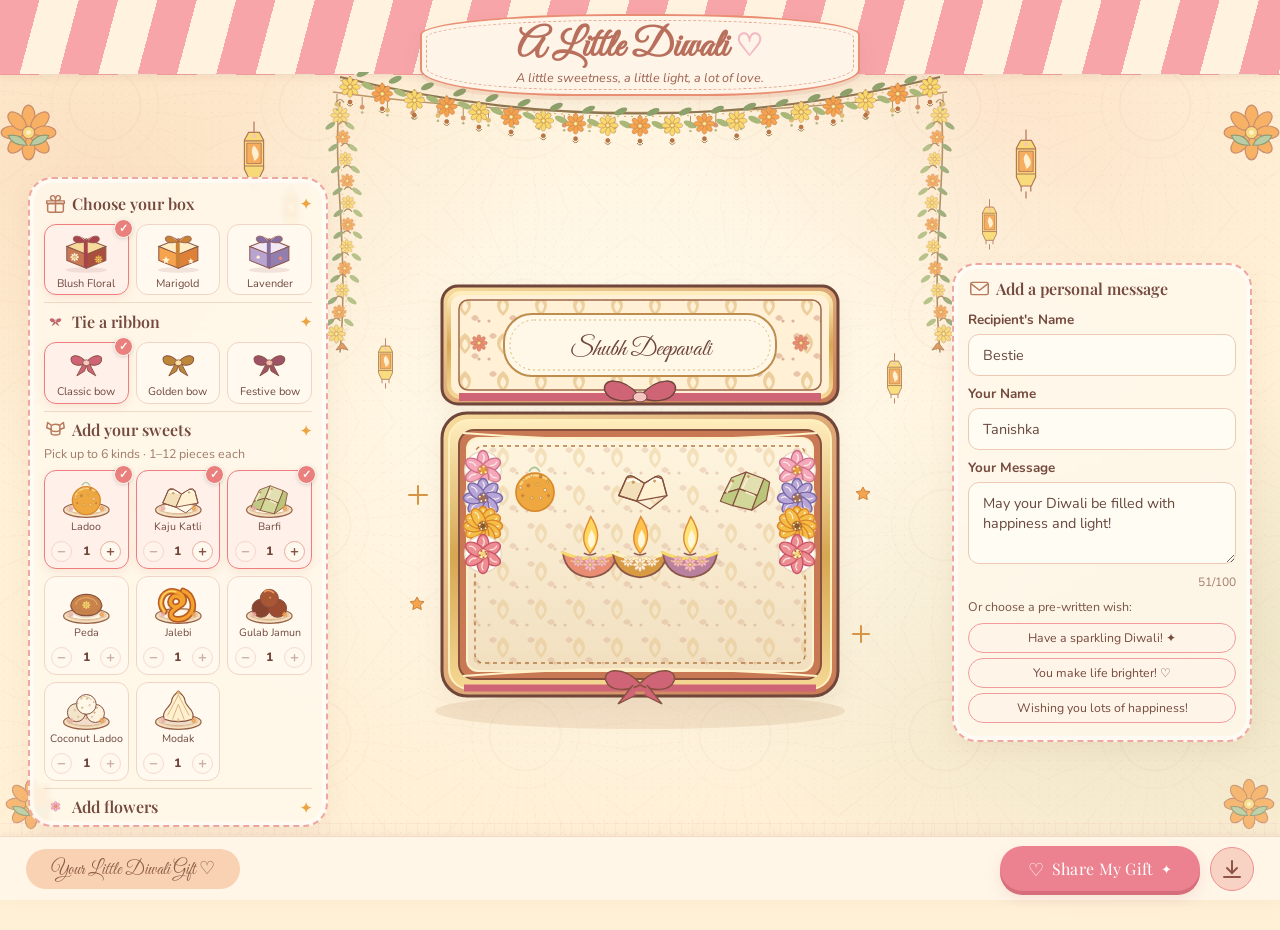
==== index.html @ 8911750c "Initial commit - A Little Diwali" ====
<!DOCTYPE html>
<html lang="en">
<head>
    <meta charset="UTF-8">
    <meta name="viewport" content="width=device-width, initial-scale=1.0">
    <title>A Little Diwali 🪔</title>
    <meta name="description" content="Create a beautiful personalised Diwali gift box and share it with someone special.">
    <link rel="icon" href="data:image/svg+xml,<svg xmlns='http://www.w3.org/2000/svg' viewBox='0 0 100 100'><text y='.9em' font-size='90'>🪔</text></svg>">
    <link rel="preconnect" href="https://fonts.googleapis.com">
    <link rel="preconnect" href="https://fonts.gstatic.com" crossorigin>
    <link href="https://fonts.googleapis.com/css2?family=Great+Vibes&family=Nunito:wght@400;600;700&family=Playfair+Display:ital,wght@0,400;0,600;0,700;1,400&display=swap" rel="stylesheet">
    <link rel="stylesheet" href="css/styles.css">
</head>
<body>

    <!-- ═══════════════ INTRO / LANDING OVERLAY ═══════════════ -->
    <div id="introOverlay" class="intro-overlay hidden">
        <div class="intro-wrapper">
            <!-- Floating corner decorations -->
            <div class="intro-deco intro-deco-tl" id="introDecoTL"></div>
            <div class="intro-deco intro-deco-tr" id="introDecoTR"></div>
            <div class="intro-deco intro-deco-bl" id="introDecoBL"></div>
            <div class="intro-deco intro-deco-br" id="introDecoBR"></div>

            <!-- Shop Front Illustration -->
            <div class="shop-front">
                <div class="shop-awning"></div>
                <div class="shop-sign-frame">
                    <h1 class="logo-script">A Little Diwali <span class="logo-heart">♡</span></h1>
                    <p class="logo-tagline">A little sweetness, a little light, a lot of love.</p>
                </div>
                <div class="shop-window" id="shopWindow">
                    <!-- Sweet illustrations rendered by JS -->
                </div>
            </div>

            <!-- Welcome Text & CTA -->
            <div class="intro-text-section">
                <h2 class="intro-heading">A little gift, made with lots of love.</h2>
                <p class="intro-description">
                    Create a beautiful Diwali gift box, fill it with your favourite sweets, 
                    light a little diya, write a heartfelt message — and share it with someone special. ✨
                </p>
                <button class="btn-create" id="btnCreate">
                    <span>Create your gift box ♡</span>
                </button>
            </div>
        </div>

        <!-- Toran garland at top -->
        <div class="intro-toran" id="introToran"></div>
    </div>

    <!-- ═══════════════ BUILDER PAGE ═══════════════ -->
    <div id="builderPage" class="builder-page">

        <!-- Header with Awning -->
        <header class="builder-header">
            <div class="header-awning"></div>
            <div class="header-content">
                <div class="header-frame">
                    <h1 class="header-logo">A Little Diwali <span class="logo-heart">♡</span></h1>
                    <p class="header-tagline">A little sweetness, a little light, a lot of love.</p>
                </div>
            </div>
            <div class="header-toran" id="headerToran"></div>
            <div class="header-toran header-toran-back" id="headerToranBack"></div>
        </header>

        <!-- Decorative page elements (Diwali themed — no cats) -->
        <div class="page-decos">
            <div class="page-deco page-deco-flower-tl" id="pageDecoFlowerTL"></div>
            <div class="page-deco page-deco-flower-tr" id="pageDecoFlowerTR"></div>
            <div class="page-deco page-deco-flower-bl" id="pageDecoFlowerBL"></div>
            <div class="page-deco page-deco-flower-br" id="pageDecoFlowerBR"></div>
            <div class="page-deco page-deco-lantern-l" id="pageDecoLanternL"></div>
            <div class="page-deco page-deco-lantern-r" id="pageDecoLanternR"></div>
            <div class="page-deco page-deco-corner-toran page-deco-corner-toran-l" id="pageDecoCornerToranL"></div>
            <div class="page-deco page-deco-corner-toran page-deco-corner-toran-r" id="pageDecoCornerToranR"></div>
            <div class="page-deco page-deco-side-lantern page-deco-side-lantern-l1" id="pageDecoSideLanternL1"></div>
            <div class="page-deco page-deco-side-lantern page-deco-side-lantern-l2" id="pageDecoSideLanternL2"></div>
            <div class="page-deco page-deco-side-lantern page-deco-side-lantern-r1" id="pageDecoSideLanternR1"></div>
            <div class="page-deco page-deco-side-lantern page-deco-side-lantern-r2" id="pageDecoSideLanternR2"></div>
            <div class="page-deco page-deco-butterfly" id="pageDecoButterfly"></div>
        </div>

        <!-- ═══ MAIN 3-COLUMN LAYOUT ═══ -->
        <main class="builder-main">

            <!-- LEFT PANEL: Customisation Options -->
            <aside class="panel panel-left">

                <!-- Choose Your Box -->
                <section class="builder-section">
                    <h3 class="section-title">
                        <span class="section-emoji" id="sectionIconBox">🎁</span>
                        Choose your box
                        <span class="title-sparkle">✦</span>
                    </h3>
                    <div class="options-grid boxes-grid" id="boxOptions">
                        <!-- 4 box option cards rendered by JS -->
                    </div>
                </section>

                <!-- Add a ribbon -->
                <section class="builder-section">
                    <h3 class="section-title">
                        <span class="section-emoji" id="sectionIconRibbon"></span>
                        Tie a ribbon
                        <span class="title-sparkle">✦</span>
                    </h3>
                    <div class="options-grid ribbons-grid" id="ribbonOptions" aria-label="Choose a box ribbon">
                        <!-- Ribbon options rendered by JS -->
                    </div>
                </section>

                <!-- Add Your Sweets -->
                <section class="builder-section">
                    <h3 class="section-title">
                        <span class="section-emoji" id="sectionIconSweet">🍬</span>
                        Add your sweets
                        <span class="title-sparkle">✦</span>
                    </h3>
                    <p class="section-hint">Pick up to 6 kinds · 1–12 pieces each</p>
                    <div class="options-grid sweets-grid" id="sweetGrid">
                        <!-- 12 sweet option cards rendered by JS -->
                    </div>
                </section>

                <!-- Add flower stickers -->
                <section class="builder-section">
                    <h3 class="section-title">
                        <span class="section-emoji" id="sectionIconFlower"></span>
                        Add flowers
                        <span class="title-sparkle">✦</span>
                    </h3>
                    <p class="section-hint">Choose up to 6 flower stickers for your gift</p>
                    <div class="options-grid flower-grid" id="flowerOptions" aria-label="Choose flower stickers">
                        <!-- Flower sticker options rendered by JS -->
                    </div>
                </section>

                <!-- Decorate Your Diya -->
                <section class="builder-section">
                    <h3 class="section-title">
                        <span class="section-emoji" id="sectionIconDiya">🪔</span>
                        Add your diyas
                        <span class="title-sparkle">✦</span>
                    </h3>
                    <p class="section-hint">Choose up to 4 diya styles</p>
                    <div class="options-grid diyas-grid" id="diyaOptions">
                        <!-- 4 diya option cards rendered by JS -->
                    </div>
                </section>
            </aside>

            <!-- CENTER: Live Gift Preview -->
            <div class="preview-area" id="previewArea">
                <div class="preview-wrapper">
                    <div class="preview-container" id="previewContainer">
                        <!-- Main gift preview SVG rendered by JS -->
                    </div>
                </div>
            </div>

            <!-- RIGHT PANEL: Personal Message -->
            <aside class="panel panel-right">
                <section class="builder-section">
                    <h3 class="section-title">
                        <span class="section-emoji" id="sectionIconMessage"></span>
                        Add a personal message
                    </h3>

                    <div class="form-group">
                        <label class="form-label" for="recipientName">Recipient's Name</label>
                        <input type="text" class="form-input" id="recipientName"
                               placeholder="Bestie ♡" maxlength="30">
                    </div>

                    <div class="form-group">
                        <label class="form-label" for="senderName">Your Name</label>
                        <input type="text" class="form-input" id="senderName"
                               placeholder="Your name ♡" maxlength="30">
                    </div>

                    <div class="form-group">
                        <label class="form-label" for="messageText">Your Message</label>
                        <textarea class="form-textarea" id="messageText"
                                  placeholder="May your Diwali be filled with happiness and light! ✨"
                                  maxlength="100" rows="3"></textarea>
                        <div class="char-counter">
                            <span id="charCount">0</span>/100
                        </div>
                    </div>

                    <div class="prewritten-section">
                        <p class="prewritten-label">Or choose a pre-written wish:</p>
                        <div class="prewritten-wishes" id="prewrittenWishes">
                            <button class="wish-btn" data-wish="Have a sparkling Diwali!">
                                Have a sparkling Diwali! ✦
                            </button>
                            <button class="wish-btn" data-wish="You make life brighter!">
                                You make life brighter! ♡
                            </button>
                            <button class="wish-btn" data-wish="Wishing you lots of happiness!">
                                Wishing you lots of happiness!
                            </button>
                        </div>
                    </div>
                </section>
            </aside>
        </main>

        <!-- BOTTOM BAR -->
        <footer class="bottom-bar">
            <div class="bottom-bar-inner">
                <div class="gift-label-badge">
                    <span class="gift-label-text">Your Little Diwali Gift ♡</span>
                </div>
                <div class="share-actions">
                    <button class="btn-share" id="shareBtn">
                        <span class="btn-share-icon" aria-hidden="true">♡</span>
                        <span>Share My Gift</span>
                        <span class="btn-share-sparkle">✦</span>
                    </button>
                    <button class="btn-icon btn-download" id="downloadBtn" title="Download as image">
                        <svg width="22" height="22" viewBox="0 0 22 22" fill="none" stroke="currentColor" stroke-width="2" stroke-linecap="round">
                            <path d="M11 3v12"/>
                            <path d="M6 10l5 5 5-5"/>
                            <path d="M3 19h16"/>
                        </svg>
                    </button>
                </div>
            </div>
        </footer>

        <!-- SHARE MODAL -->
        <div class="modal-overlay" id="shareModal">
            <div class="modal-card">
                <button class="modal-close-btn" id="modalCloseBtn" aria-label="Close">✕</button>
                <div class="modal-header-section">
                    <h2 class="modal-title">Share your gift! 🎁</h2>
                    <p class="modal-subtitle">Copy this link and send it to your special person:</p>
                </div>
                <div class="share-link-row">
                    <input type="text" class="share-link-input" id="shareLinkInput" readonly>
                    <button class="btn-copy" id="copyLinkBtn">Copy ♡</button>
                </div>
                <p class="copy-status" id="copyStatus"></p>
            </div>
        </div>
    </div>

    <!-- External Scripts -->
    <script src="https://html2canvas.hertzen.com/dist/html2canvas.min.js"></script>
    <script src="js/svgAssets.js"></script>
    <script src="js/app.js"></script>
</body>
</html>
---- css/styles.css ----
/* ═══════════════════════════════════════════════════════════════
   A Little Diwali — Main Stylesheet
   Aesthetic: Kawaii hand-drawn + vintage bakery
   Soft pastels, scalloped borders, gingham patterns, watercolor
   ═══════════════════════════════════════════════════════════════ */

/* ───────────────────────────────────────────
   CSS CUSTOM PROPERTIES
   ─────────────────────────────────────────── */
:root {
  /* Primary palette */
  --butter-cream: #FFF1D1;
  --strawberry-pink: #F5B9C5;
  --marigold-orange: #F5A34C;
  --haldi-yellow: #F7D96C;
  --pistachio-green: #A9C69A;
  --lavender: #B9A4CF;
  --coral: #E98D73;
  --chocolate-brown: #8C574B;

  /* Neutrals */
  --cream-white: #FFF8EC;
  --soft-pink: #FFE8EE;
  --gold: #D4A24E;

  /* Typography */
  --text-dark: #5A3E36;
  --text-medium: #7D6055;
  --text-light: #A68B7B;

  /* Shadows */
  --shadow-soft: 0 2px 15px rgba(140, 87, 75, 0.08);
  --shadow-medium: 0 4px 25px rgba(140, 87, 75, 0.12);
}


/* ───────────────────────────────────────────
   BASE / RESET
   ─────────────────────────────────────────── */
*,
*::before,
*::after {
  box-sizing: border-box;
  margin: 0;
  padding: 0;
}

html {
  scroll-behavior: smooth;
  font-size: 16px;
}

body {
  font-family: 'Nunito', sans-serif;
  background: var(--butter-cream);
  color: var(--text-dark);
  min-height: 100vh;
  overflow-x: hidden;
  position: relative;
}

/* Subtle gingham / grid pattern pinned to the bottom of every page */
body::after {
  content: '';
  position: fixed;
  bottom: 0;
  left: 0;
  right: 0;
  height: 80px;
  z-index: 0;
  pointer-events: none;
  background:
    repeating-linear-gradient(
      0deg,
      transparent,
      transparent 10px,
      rgba(245, 185, 197, 0.15) 10px,
      rgba(245, 185, 197, 0.15) 11px
    ),
    repeating-linear-gradient(
      90deg,
      transparent,
      transparent 10px,
      rgba(245, 185, 197, 0.15) 10px,
      rgba(245, 185, 197, 0.15) 11px
    );
}


/* ═══════════════════════════════════════════════════════════════
   INTRO / LANDING OVERLAY
   ═══════════════════════════════════════════════════════════════ */
.intro-overlay {
  position: fixed;
  top: 0;
  left: 0;
  right: 0;
  bottom: 0;
  z-index: 300;
  background: var(--butter-cream);
  display: flex;
  align-items: center;
  justify-content: center;
  overflow-y: auto;
}

.intro-overlay.fade-out {
  animation: fadeOutOverlay 0.8s ease-out forwards;
}

/* Centered wrapper inside the overlay */
.intro-wrapper {
  text-align: center;
  padding: 40px 20px;
  position: relative;
  max-width: 700px;
}

/* Corner decoration images */
.intro-deco {
  position: absolute;
  pointer-events: none;
  z-index: 1;
}

.intro-deco-tl {
  top: -20px;
  left: -40px;
  width: 80px;
}

.intro-deco-tr {
  top: -20px;
  right: -40px;
  width: 80px;
}

.intro-deco-bl {
  bottom: 0;
  left: -30px;
  width: 60px;
}

.intro-deco-br {
  bottom: 0;
  right: -30px;
  width: 60px;
}

/* ── Shop-front illustration ── */
.shop-front {
  margin: 0 auto 30px;
  max-width: 500px;
  position: relative;
}

/* Striped awning */
.shop-awning {
  height: 40px;
  background: repeating-linear-gradient(
    90deg,
    var(--strawberry-pink) 0px,
    var(--strawberry-pink) 22px,
    var(--cream-white) 22px,
    var(--cream-white) 44px
  );
  border-radius: 0 0 50% 50% / 0 0 18px 18px;
  box-shadow: 0 3px 8px rgba(140, 87, 75, 0.1);
  position: relative;
  z-index: 2;
}

/* Main sign board */
.shop-sign-frame {
  background: var(--cream-white);
  border: 2px solid var(--gold);
  border-radius: 16px;
  padding: 25px 30px 20px;
  margin: -5px 30px 0;
  position: relative;
  z-index: 1;
  box-shadow: var(--shadow-soft);
}

/* Inner border accent */
.shop-sign-frame::before {
  content: '';
  position: absolute;
  top: 3px;
  left: 3px;
  right: 3px;
  bottom: 3px;
  border: 1px solid rgba(212, 162, 78, 0.3);
  border-radius: 13px;
  pointer-events: none;
}

/* Script logo */
.logo-script {
  font-family: 'Great Vibes', cursive;
  font-size: 2.8rem;
  color: var(--text-dark);
  line-height: 1.2;
}

.logo-heart {
  color: var(--strawberry-pink);
  font-size: 0.8em;
}

.logo-tagline {
  font-family: 'Nunito', sans-serif;
  font-style: italic;
  font-size: 0.95rem;
  color: var(--text-medium);
  margin-top: 4px;
}

/* Glass display window below sign */
.shop-window {
  background: var(--cream-white);
  border: 1px solid #E8D8C8;
  border-radius: 12px;
  margin: 15px 30px 0;
  padding: 20px;
  min-height: 80px;
}

/* ── Intro text area ── */
.intro-text-section {
  margin-top: 25px;
}

.intro-heading {
  font-family: 'Playfair Display', serif;
  font-size: 1.6rem;
  color: var(--text-dark);
  margin-bottom: 12px;
}

.intro-description {
  font-size: 1rem;
  color: var(--text-medium);
  max-width: 500px;
  margin: 0 auto 25px;
  line-height: 1.6;
}

/* Main CTA button */
.btn-create {
  display: inline-block;
  background: var(--strawberry-pink);
  color: white;
  font-family: 'Playfair Display', serif;
  font-size: 1.15rem;
  padding: 14px 40px;
  border: none;
  border-radius: 30px;
  cursor: pointer;
  transition: all 0.3s;
  box-shadow: 0 4px 15px rgba(245, 185, 197, 0.4);
  letter-spacing: 0.5px;
}

.btn-create:hover {
  background: #E8A0B0;
  transform: translateY(-2px);
  box-shadow: 0 6px 20px rgba(245, 185, 197, 0.5);
}

.btn-create:active {
  transform: translateY(0);
}

/* Toran garland along top of intro */
.intro-toran {
  position: absolute;
  top: 0;
  left: 0;
  right: 0;
  text-align: center;
  pointer-events: none;
}


/* ═══════════════════════════════════════════════════════════════
   BUILDER PAGE — LAYOUT SHELL
   ═══════════════════════════════════════════════════════════════ */
.builder-page {
  position: relative;
  min-height: 100vh;
}

.hidden {
  display: none !important;
}

/* ── Fixed header ── */
.builder-header {
  position: fixed;
  top: 0;
  left: 0;
  right: 0;
  z-index: 100;
  background: var(--butter-cream);
}

.header-awning {
  height: 16px;
  background: repeating-linear-gradient(
    90deg,
    var(--strawberry-pink) 0px,
    var(--strawberry-pink) 18px,
    var(--cream-white) 18px,
    var(--cream-white) 36px
  );
}

.header-content {
  display: flex;
  justify-content: center;
  padding: 8px 20px 6px;
}

.header-frame {
  background: var(--cream-white);
  border: 2px solid var(--gold);
  border-radius: 12px;
  padding: 8px 30px 6px;
  text-align: center;
  box-shadow: var(--shadow-soft);
  position: relative;
}

.header-frame::before {
  content: '';
  position: absolute;
  top: 2px;
  left: 2px;
  right: 2px;
  bottom: 2px;
  border: 1px solid rgba(212, 162, 78, 0.25);
  border-radius: 10px;
  pointer-events: none;
}

.header-logo {
  font-family: 'Great Vibes', cursive;
  font-size: 1.8rem;
  color: var(--text-dark);
  line-height: 1.1;
}

.header-tagline {
  font-family: 'Nunito', sans-serif;
  font-style: italic;
  font-size: 0.75rem;
  color: var(--text-medium);
}

.header-toran {
  text-align: center;
  pointer-events: none;
  height: 30px;
  overflow: hidden;
}


/* ═══════════════════════════════════════════════════════════════
   PAGE DECORATIONS  (floating flowers / lanterns / butterfly)
   ═══════════════════════════════════════════════════════════════ */
.page-decos {
  position: fixed;
  top: 0;
  left: 0;
  right: 0;
  bottom: 0;
  pointer-events: none;
  z-index: 2;
}

.page-deco {
  position: absolute;
  pointer-events: none;
}

.page-deco-flower-tl {
  top: 75px;
  left: 8px;
  width: 55px;
  opacity: 0.8;
}

.page-deco-flower-tr {
  top: 75px;
  right: 8px;
  width: 55px;
  opacity: 0.8;
}

.page-deco-flower-bl {
  bottom: 85px;
  left: 12px;
  width: 50px;
  opacity: 0.7;
}

.page-deco-flower-br {
  bottom: 85px;
  right: 12px;
  width: 50px;
  opacity: 0.7;
}

.page-deco-lantern-l {
  top: 120px;
  left: 15px;
  width: 35px;
  opacity: 0.7;
}

.page-deco-lantern-r {
  top: 140px;
  right: 15px;
  width: 35px;
  opacity: 0.7;
}

.page-deco-butterfly {
  bottom: 180px;
  left: 45px;
  width: 40px;
  opacity: 0.6;
}


/* ═══════════════════════════════════════════════════════════════
   MAIN 3-COLUMN BUILDER LAYOUT
   ═══════════════════════════════════════════════════════════════ */
.builder-main {
  display: flex;
  gap: 20px;
  padding: 105px 25px 85px;
  max-width: 1400px;
  margin: 0 auto;
  min-height: 100vh;
  align-items: flex-start;
}

/* ── Side panels ── */
.panel {
  width: 280px;
  flex-shrink: 0;
  background: rgba(255, 248, 236, 0.92);
  backdrop-filter: blur(5px);
  border: 1px solid rgba(245, 185, 197, 0.25);
  border-radius: 18px;
  padding: 20px 18px;
  box-shadow: var(--shadow-soft);
  overflow-y: auto;
  max-height: calc(100vh - 190px);
  position: relative;
  z-index: 5;
}

/* Custom scrollbar for panels */
.panel::-webkit-scrollbar {
  width: 5px;
}

.panel::-webkit-scrollbar-track {
  background: transparent;
}

.panel::-webkit-scrollbar-thumb {
  background: var(--strawberry-pink);
  border-radius: 10px;
  opacity: 0.5;
}

.panel::-webkit-scrollbar-thumb:hover {
  background: #E8A0B0;
}

.panel-left {
  /* inherits .panel styles */
}

.panel-right {
  /* inherits .panel styles */
}

/* ── Center preview ── */
.preview-area {
  flex: 1;
  display: flex;
  align-items: center;
  justify-content: center;
  min-height: 500px;
  position: relative;
  z-index: 5;
}

.preview-wrapper {
  position: relative;
}

.preview-container {
  position: relative;
}

.preview-container svg {
  max-width: 100%;
  height: auto;
  max-height: calc(100vh - 200px);
}


/* ═══════════════════════════════════════════════════════════════
   BUILDER SECTIONS  (inside panels)
   ═══════════════════════════════════════════════════════════════ */
.builder-section {
  margin-bottom: 22px;
  padding-bottom: 18px;
  border-bottom: 1px dashed rgba(232, 216, 200, 0.5);
}

.builder-section:last-child {
  border-bottom: none;
  margin-bottom: 0;
}

.section-title {
  font-family: 'Playfair Display', serif;
  font-size: 0.95rem;
  font-weight: 600;
  color: var(--chocolate-brown);
  margin-bottom: 12px;
  display: flex;
  align-items: center;
  gap: 6px;
}

.section-emoji {
  font-size: 1.1rem;
}

.title-sparkle {
  color: var(--marigold-orange);
  font-size: 0.85rem;
}

.section-hint {
  font-size: 0.78rem;
  color: var(--text-light);
  margin-bottom: 10px;
  margin-top: -6px;
}


/* ═══════════════════════════════════════════════════════════════
   OPTION GRIDS
   ═══════════════════════════════════════════════════════════════ */
.options-grid {
  display: grid;
  gap: 10px;
}

.boxes-grid {
  grid-template-columns: repeat(3, 1fr);
}

.sweets-grid {
  grid-template-columns: repeat(3, 1fr);
}

.diyas-grid {
  grid-template-columns: repeat(4, 1fr);
}

.ribbons-grid {
  grid-template-columns: repeat(3, minmax(0, 1fr));
}

.flower-grid {
  grid-template-columns: repeat(3, minmax(0, 1fr));
}


/* ═══════════════════════════════════════════════════════════════
   OPTION CARDS
   ═══════════════════════════════════════════════════════════════ */
.option-card {
  background: white;
  border: 2px solid transparent;
  border-radius: 12px;
  padding: 8px;
  cursor: pointer;
  transition: all 0.25s ease;
  position: relative;
  text-align: center;
}

.option-card:hover {
  border-color: rgba(245, 185, 197, 0.4);
  transform: translateY(-2px);
  box-shadow: 0 4px 12px rgba(245, 185, 197, 0.2);
}

.option-card.selected {
  border-color: var(--strawberry-pink);
  background: var(--soft-pink);
  box-shadow: 0 2px 10px rgba(245, 185, 197, 0.25);
}

/* Check-mark badge on selected cards */
.option-card.selected::after {
  content: '✓';
  position: absolute;
  top: -6px;
  right: -6px;
  width: 20px;
  height: 20px;
  background: var(--strawberry-pink);
  color: white;
  border-radius: 50%;
  display: flex;
  align-items: center;
  justify-content: center;
  font-size: 0.65rem;
  font-weight: 700;
  box-shadow: 0 1px 4px rgba(0, 0, 0, 0.15);
}

.option-card svg {
  width: 100%;
  height: auto;
  display: block;
}

.option-label {
  font-family: 'Nunito', sans-serif;
  font-size: 0.72rem;
  color: var(--text-medium);
  margin-top: 5px;
  white-space: nowrap;
  overflow: hidden;
  text-overflow: ellipsis;
}


/* ═══════════════════════════════════════════════════════════════
   FORM STYLES  (message panel)
   ═══════════════════════════════════════════════════════════════ */
.form-group {
  margin-bottom: 16px;
}

.form-label {
  display: block;
  font-family: 'Playfair Display', serif;
  font-size: 0.85rem;
  font-weight: 600;
  color: var(--chocolate-brown);
  margin-bottom: 5px;
}

.form-input,
.form-textarea {
  width: 100%;
  padding: 10px 14px;
  border: 1px solid #E8D8C8;
  border-radius: 12px;
  font-family: 'Nunito', sans-serif;
  font-size: 0.9rem;
  color: var(--text-dark);
  background: white;
  transition: border-color 0.3s, box-shadow 0.3s;
  outline: none;
}

.form-input:focus,
.form-textarea:focus {
  border-color: var(--strawberry-pink);
  box-shadow: 0 0 0 3px rgba(245, 185, 197, 0.15);
}

.form-input::placeholder,
.form-textarea::placeholder {
  color: var(--text-light);
  font-style: italic;
}

.form-textarea {
  resize: vertical;
  min-height: 70px;
}

.char-counter {
  text-align: right;
  font-size: 0.75rem;
  color: var(--text-light);
  margin-top: 4px;
}


/* ═══════════════════════════════════════════════════════════════
   PRE-WRITTEN WISHES
   ═══════════════════════════════════════════════════════════════ */
.prewritten-section {
  margin-top: 18px;
}

.prewritten-label {
  font-size: 0.82rem;
  color: var(--text-medium);
  margin-bottom: 8px;
}

.prewritten-wishes {
  display: flex;
  flex-direction: column;
  gap: 7px;
}

.wish-btn {
  display: block;
  width: 100%;
  text-align: left;
  padding: 9px 15px;
  background: var(--cream-white);
  border: 1px solid #E8D8C8;
  border-radius: 20px;
  font-family: 'Nunito', sans-serif;
  font-size: 0.82rem;
  color: var(--text-dark);
  cursor: pointer;
  transition: all 0.2s;
  line-height: 1.3;
}

.wish-btn:hover {
  background: var(--soft-pink);
  border-color: var(--strawberry-pink);
  transform: translateX(3px);
}


/* ═══════════════════════════════════════════════════════════════
   BOTTOM BAR
   ═══════════════════════════════════════════════════════════════ */
.bottom-bar {
  position: fixed;
  bottom: 0;
  left: 0;
  right: 0;
  z-index: 100;
  background: var(--cream-white);
  border-top: 1px solid rgba(232, 216, 200, 0.5);
  box-shadow: 0 -2px 15px rgba(140, 87, 75, 0.06);
  padding: 10px 25px;
}

.bottom-bar-inner {
  max-width: 1400px;
  margin: 0 auto;
  display: flex;
  justify-content: space-between;
  align-items: center;
}

/* Gift label badge (left side) */
.gift-label-badge {
  background: repeating-linear-gradient(
    90deg,
    var(--cream-white) 0px,
    var(--cream-white) 8px,
    rgba(245, 185, 197, 0.12) 8px,
    rgba(245, 185, 197, 0.12) 16px
  );
  padding: 8px 24px;
  border: 1px solid #E8D8C8;
  border-radius: 22px;
}

.gift-label-text {
  font-family: 'Great Vibes', cursive;
  font-size: 1.15rem;
  color: var(--strawberry-pink);
}

/* Share actions (right side) */
.share-actions {
  display: flex;
  gap: 10px;
  align-items: center;
}

.btn-share {
  display: flex;
  align-items: center;
  gap: 7px;
  background: var(--strawberry-pink);
  color: white;
  border: none;
  border-radius: 25px;
  padding: 11px 28px;
  font-family: 'Playfair Display', serif;
  font-size: 1rem;
  cursor: pointer;
  transition: all 0.3s;
  box-shadow: 0 3px 12px rgba(245, 185, 197, 0.35);
  letter-spacing: 0.3px;
}

.btn-share:hover {
  background: #E8A0B0;
  transform: scale(1.03);
  box-shadow: 0 5px 18px rgba(245, 185, 197, 0.45);
}

.btn-share-icon {
  font-size: 1.1rem;
}

.btn-share-sparkle {
  font-size: 0.8rem;
}

/* Circular icon buttons (download, etc.) */
.btn-icon {
  width: 44px;
  height: 44px;
  display: flex;
  align-items: center;
  justify-content: center;
  background: var(--cream-white);
  border: 1px solid #E8D8C8;
  border-radius: 50%;
  cursor: pointer;
  color: var(--chocolate-brown);
  transition: all 0.2s;
}

.btn-icon:hover {
  background: var(--soft-pink);
  border-color: var(--strawberry-pink);
}


/* ═══════════════════════════════════════════════════════════════
   SHARE MODAL
   ═══════════════════════════════════════════════════════════════ */
.modal-overlay {
  position: fixed;
  top: 0;
  left: 0;
  right: 0;
  bottom: 0;
  background: rgba(90, 62, 54, 0.45);
  backdrop-filter: blur(4px);
  display: none;
  align-items: center;
  justify-content: center;
  z-index: 500;
}

.modal-overlay.active {
  display: flex;
}

.modal-card {
  background: white;
  border-radius: 22px;
  padding: 35px 30px;
  max-width: 480px;
  width: 92%;
  box-shadow: 0 12px 50px rgba(0, 0, 0, 0.18);
  position: relative;
  text-align: center;
  animation: modalSlideIn 0.35s ease-out;
}

.modal-close-btn {
  position: absolute;
  top: 12px;
  right: 16px;
  background: none;
  border: none;
  font-size: 1.4rem;
  cursor: pointer;
  color: var(--text-light);
  transition: color 0.2s;
}

.modal-close-btn:hover {
  color: var(--text-dark);
}

.modal-title {
  font-family: 'Playfair Display', serif;
  font-size: 1.5rem;
  color: var(--chocolate-brown);
  margin-bottom: 6px;
}

.modal-subtitle {
  font-size: 0.9rem;
  color: var(--text-medium);
  margin-bottom: 18px;
}

.share-link-row {
  display: flex;
  gap: 8px;
  margin-bottom: 10px;
}

.share-link-input {
  flex: 1;
  padding: 10px 14px;
  border: 1px solid #E8D8C8;
  border-radius: 12px;
  font-family: 'Nunito', sans-serif;
  font-size: 0.85rem;
  color: var(--text-dark);
  background: var(--cream-white);
  outline: none;
}

.btn-copy {
  padding: 10px 22px;
  background: var(--strawberry-pink);
  color: white;
  border: none;
  border-radius: 12px;
  font-family: 'Nunito', sans-serif;
  font-weight: 600;
  cursor: pointer;
  transition: background 0.2s;
  white-space: nowrap;
}

.btn-copy:hover {
  background: #E8A0B0;
}

.copy-status {
  font-size: 0.82rem;
  color: var(--pistachio-green);
  min-height: 20px;
}


/* ═══════════════════════════════════════════════════════════════
   KEYFRAME ANIMATIONS
   ═══════════════════════════════════════════════════════════════ */

/* Intro overlay fades away */
@keyframes fadeOutOverlay {
  0%   { opacity: 1; }
  100% { opacity: 0; visibility: hidden; }
}

/* Modal slides up into view */
@keyframes modalSlideIn {
  0%   { transform: translateY(30px) scale(0.95); opacity: 0; }
  100% { transform: translateY(0) scale(1); opacity: 1; }
}

/* Diya flame flicker */
@keyframes flame-flicker {
  0%, 100% { transform: scaleX(1) translateY(0); }
  25%      { transform: scaleX(0.98) translateY(-0.5px); }
  50%      { transform: scaleX(1.02) translateY(-1px); }
  75%      { transform: scaleX(0.99) translateY(-0.5px); }
}

/* Simple fade-in */
@keyframes fadeIn {
  from { opacity: 0; }
  to   { opacity: 1; }
}

/* ── Utility animation classes ── */
.flame {
  animation: flame-flicker 3s ease-in-out infinite;
  transform-origin: bottom center;
}

.fade-in {
  animation: fadeIn 0.8s ease-out;
}

/* ═══════════════════════════════════════════════════════════════
   GIFT PAGE  (recipient view)
   ═══════════════════════════════════════════════════════════════ */
.gift-body {
  background: var(--butter-cream);
}

/* ── Reveal screen (before opening) ── */
.gift-reveal-screen {
  position: fixed;
  top: 0;
  left: 0;
  right: 0;
  bottom: 0;
  display: flex;
  align-items: center;
  justify-content: center;
  z-index: 300;
  background: var(--butter-cream);
}

.gift-reveal-screen.is-error-state {
  overflow: hidden;
  background:
    radial-gradient(ellipse at 50% 49%, rgba(255, 253, 242, .97) 0 23%, rgba(255, 248, 231, .72) 48%, transparent 72%),
    radial-gradient(ellipse at 12% 76%, rgba(234, 151, 100, .22), transparent 34%),
    radial-gradient(ellipse at 88% 73%, rgba(169, 198, 154, .25), transparent 33%),
    linear-gradient(145deg, #fff5dc, #ffe8d9 53%, #fff1d2);
}

.gift-reveal-screen.is-error-state::before {
  content: '';
  position: absolute;
  inset: 0;
  pointer-events: none;
  opacity: .2;
  background:
    radial-gradient(circle at center, transparent 0 34px, #b5784c 35px 36px, transparent 37px 52px, #b5784c 53px 54px, transparent 55px),
    repeating-conic-gradient(from 7.5deg at center, rgba(164, 105, 68, .34) 0deg 1deg, transparent 1deg 15deg);
  background-size: 210px 210px;
  mask-image: linear-gradient(rgba(0,0,0,.4), #000);
}

.gift-reveal-screen.opening {
  animation: fadeOutOverlay 1.5s ease-out forwards;
}

.reveal-wrapper {
  text-align: center;
  padding: 40px 20px;
  position: relative;
  z-index: 3;
}

.is-error-state .reveal-wrapper {
  width: min(580px, calc(100vw - 36px));
  padding: clamp(42px, 7vw, 72px) clamp(22px, 6vw, 58px);
  border: 2px solid rgba(193, 139, 86, .72);
  border-radius: 48% 48% 34px 34px / 18% 18% 28px 28px;
  background: linear-gradient(160deg, rgba(255, 251, 239, .96), rgba(255, 240, 218, .94));
  box-shadow: 0 12px 0 rgba(164, 101, 69, .08), 0 22px 55px rgba(120, 73, 48, .16), inset 0 0 0 6px rgba(255, 255, 255, .6);
}

.is-error-state .reveal-wrapper::before {
  content: '';
  position: absolute;
  inset: 10px;
  border: 1px dashed rgba(184, 111, 73, .55);
  border-radius: inherit;
  pointer-events: none;
}

.reveal-box-wrapper {
  margin: 0 auto 30px;
  width: 150px;
}

.reveal-heading {
  font-family: 'Great Vibes', cursive;
  font-size: 2rem;
  color: var(--text-dark);
  margin-bottom: 8px;
}

.is-error-state .reveal-heading {
  position: relative;
  margin: 0 auto 14px;
  max-width: 430px;
  color: #82513f;
  font-size: clamp(2.2rem, 5vw, 3.2rem);
  line-height: 1.18;
}

.reveal-subtext {
  font-size: 0.95rem;
  color: var(--text-medium);
  margin-bottom: 25px;
}

.is-error-state .reveal-subtext {
  max-width: 340px;
  margin: 0 auto 26px;
  color: #936957;
}

.btn-open-gift {
  display: inline-block;
  background: var(--strawberry-pink);
  color: white;
  font-family: 'Playfair Display', serif;
  font-size: 1.1rem;
  padding: 14px 36px;
  border: none;
  border-radius: 28px;
  cursor: pointer;
  transition: all 0.3s;
  box-shadow: 0 4px 15px rgba(245, 185, 197, 0.4);
}

.btn-open-gift:hover {
  background: #E8A0B0;
  transform: translateY(-3px);
}

/* Background corner decorations on reveal */
.reveal-bg-decos {
  position: fixed;
  top: 0;
  left: 0;
  right: 0;
  bottom: 0;
  pointer-events: none;
  z-index: 1;
}

.reveal-toran,
.reveal-side-toran {
  position: absolute;
  pointer-events: none;
}

.reveal-toran {
  top: 0;
  left: 0;
  right: 0;
  height: 118px;
}

.reveal-toran svg {
  height: 118px;
}

.reveal-toran-back {
  top: 38px;
  opacity: .72;
}

.reveal-toran-back svg {
  height: 62px;
}

.reveal-side-toran {
  top: 82px;
  width: 82px;
  height: min(64vh, 500px);
  opacity: .76;
}

.reveal-side-toran-left {
  left: 0;
}

.reveal-side-toran-right {
  right: 0;
  transform: scaleX(-1);
}

.reveal-deco {
  position: absolute;
}

.reveal-deco-1 {
  top: 30px;
  left: 30px;
  width: 96px;
}

.reveal-deco-2 {
  top: 30px;
  right: 30px;
  width: 96px;
}

.reveal-deco-3 {
  bottom: 50px;
  left: 40px;
  width: 68px;
}

.reveal-deco-4 {
  bottom: 50px;
  right: 40px;
  width: 68px;
}

/* ── Gift display screen (after opening) ── */
.gift-display-screen {
  position: relative;
  min-height: 100vh;
  padding-bottom: 40px;
}

.gift-display-content {
  max-width: 650px;
  margin: 0 auto;
  padding: 100px 20px 40px;
  text-align: center;
}

/* Main gift card */
.gift-card {
  background: var(--cream-white);
  border: 2px solid var(--gold);
  border-radius: 20px;
  padding: 30px 25px;
  box-shadow: var(--shadow-medium);
  position: relative;
}

.gift-card::before {
  content: '';
  position: absolute;
  top: 4px;
  left: 4px;
  right: 4px;
  bottom: 4px;
  border: 1px solid rgba(212, 162, 78, 0.25);
  border-radius: 17px;
  pointer-events: none;
}

.gift-dear {
  font-family: 'Great Vibes', cursive;
  font-size: 1.6rem;
  color: var(--text-dark);
  margin-bottom: 20px;
}

.gift-recipient-name {
  color: var(--strawberry-pink);
}

.gift-preview-box {
  position: relative;
  margin: 20px auto;
  max-width: 400px;
}

.gift-message-card {
  margin-top: 25px;
  padding: 20px;
  background: var(--soft-pink);
  border-radius: 15px;
}

.gift-msg {
  font-family: 'Nunito', sans-serif;
  font-size: 1.1rem;
  color: var(--text-dark);
  line-height: 1.6;
  margin-bottom: 10px;
}

.gift-sender {
  font-family: 'Nunito', sans-serif;
  font-style: italic;
  font-size: 0.95rem;
  color: var(--text-medium);
}

/* Call-to-action below card */
.gift-cta {
  margin-top: 30px;
}

.btn-create-own {
  display: inline-block;
  background: var(--strawberry-pink);
  color: white;
  font-family: 'Playfair Display', serif;
  font-size: 1rem;
  padding: 12px 30px;
  text-decoration: none;
  border-radius: 25px;
  transition: all 0.3s;
  box-shadow: 0 3px 12px rgba(245, 185, 197, 0.3);
}

.btn-create-own:hover {
  background: #E8A0B0;
  transform: translateY(-2px);
}

/* Gift page background decorations */
.gift-page-decos {
  position: fixed;
  top: 0;
  left: 0;
  right: 0;
  bottom: 0;
  pointer-events: none;
  z-index: 1;
}


/* ═══════════════════════════════════════════════════════════════
   RESPONSIVE DESIGN
   ═══════════════════════════════════════════════════════════════ */

/* ── Medium screens (tablets / small laptops) ── */
@media (max-width: 1200px) {
  .builder-main {
    gap: 15px;
    padding-left: 15px;
    padding-right: 15px;
  }

  .panel {
    width: 250px;
    padding: 16px 14px;
  }
}

/* ── Tablets & below — stack to single column ── */
@media (max-width: 1024px) {
  .builder-main {
    flex-direction: column;
    align-items: center;
    padding-top: 100px;
  }

  .panel {
    width: 100%;
    max-width: 550px;
    max-height: none;
  }

  .preview-area {
    order: -1;
    min-height: 350px;
    width: 100%;
    max-width: 450px;
  }

  /* Hide floating decorations on smaller screens */
  .page-decos {
    display: none;
  }

  .boxes-grid {
    grid-template-columns: repeat(4, 1fr);
  }

  .sweets-grid {
    grid-template-columns: repeat(4, 1fr);
  }

  .diyas-grid {
    grid-template-columns: repeat(4, 1fr);
  }
}

/* ── Mobile ── */
@media (max-width: 600px) {
  .header-logo {
    font-size: 1.4rem;
  }

  .header-frame {
    padding: 6px 20px 4px;
  }

  .logo-script {
    font-size: 2.2rem;
  }

  .intro-heading {
    font-size: 1.3rem;
  }

  .shop-sign-frame {
    padding: 18px 20px 15px;
    margin: -5px 15px 0;
  }

  .panel {
    padding: 14px 12px;
  }

  .boxes-grid {
    grid-template-columns: repeat(3, 1fr);
  }

  .sweets-grid {
    grid-template-columns: repeat(3, 1fr);
  }

  .diyas-grid {
    grid-template-columns: repeat(4, 1fr);
  }

  .bottom-bar {
    padding: 8px 15px;
  }

  .btn-share {
    padding: 9px 20px;
    font-size: 0.9rem;
  }

  .gift-label-badge {
    padding: 6px 16px;
  }

  .gift-label-text {
    font-size: 1rem;
  }

  .builder-main {
    padding-top: 95px;
    padding-bottom: 75px;
  }

  .reveal-heading {
    font-size: 1.5rem;
  }
}

/* Reference-inspired gift studio layout */
:root {
  --paper: #fff7e9;
  --ink: #70463b;
  --ink-soft: #936957;
}

body {
  background:
    radial-gradient(ellipse at 50% 42%, rgba(255, 252, 240, .94), transparent 58%),
    radial-gradient(ellipse at 7% 18%, rgba(238, 164, 119, .2), transparent 29%),
    radial-gradient(ellipse at 92% 70%, rgba(151, 174, 123, .19), transparent 30%),
    radial-gradient(ellipse at 78% 12%, rgba(233, 141, 115, .12), transparent 24%),
    #fff0d6;
  color: var(--ink);
}

body::before {
  content: '';
  position: fixed;
  inset: 0;
  pointer-events: none;
  z-index: 0;
  opacity: .14;
  background-image:
    radial-gradient(circle at center, transparent 0 34px, rgba(164, 105, 68, .25) 35px 36px, transparent 37px 52px, rgba(164, 105, 68, .16) 53px 54px, transparent 55px),
    repeating-conic-gradient(from 7.5deg at center, rgba(164, 105, 68, .14) 0deg 1deg, transparent 1deg 15deg),
    radial-gradient(#b98a5b .55px, transparent .65px);
  background-size: 210px 210px, 210px 210px, 9px 9px;
}

.builder-header {
  height: 158px;
  background: transparent;
}

.header-awning {
  height: 75px;
  background:
    radial-gradient(ellipse 20px 11px at 20px 75px, #f8ccbd 97%, transparent 100%) 0 0 / 40px 18px repeat-x,
    repeating-linear-gradient(105deg, #f7a5a9 0 38px, #fff2df 38px 76px);
  border-bottom: 1px solid rgba(188, 117, 91, .2);
  box-shadow: 0 3px 8px rgba(140, 87, 75, .08);
}

.header-content {
  position: absolute;
  top: 14px;
  left: 0;
  right: 0;
  padding: 0 12px;
  z-index: 3;
}

.header-frame {
  width: min(440px, 90vw);
  padding: 10px 24px 8px;
  border: 2px solid #e98d73;
  border-radius: 45% 45% 35% 35% / 25% 25% 32% 32%;
  background: #fff4e8;
  box-shadow: 0 4px 0 rgba(207, 123, 94, .13), 0 8px 18px rgba(140, 87, 75, .08);
}

.header-frame::before {
  inset: 4px;
  border: 1px dashed rgba(212, 130, 102, .65);
  border-radius: inherit;
}

.header-logo {
  font-size: 2.45rem;
  color: #b86f5b;
}

.header-tagline {
  color: #9c624f;
  font-size: .79rem;
}

.header-toran {
  position: absolute;
  top: 72px;
  left: 0;
  right: 0;
  height: 76px;
  z-index: 2;
}

.header-toran svg {
  height: 76px;
}

.header-toran-back {
  top: 89px;
  height: 43px;
  opacity: .8;
  z-index: 1;
}

.header-toran-back svg {
  height: 43px;
}

.page-decos {
  z-index: 1;
}

.page-deco-flower-tl {
  top: 95px;
  left: -9px;
  width: 75px;
}

.page-deco-flower-tr {
  top: 95px;
  right: -9px;
  width: 75px;
}

.page-deco-flower-bl {
  bottom: 56px;
  left: -3px;
  width: 68px;
}

.page-deco-flower-br {
  bottom: 56px;
  right: -3px;
  width: 68px;
}

.page-deco-lantern-l {
  top: 119px;
  left: 18%;
  width: 48px;
  height: 76px;
  opacity: .86;
}

.page-deco-lantern-r {
  top: 127px;
  right: 18%;
  width: 48px;
  height: 76px;
  opacity: .86;
}

.page-deco-corner-toran {
  top: 77px;
  width: 68px;
  height: 300px;
  opacity: .82;
}

.page-deco-corner-toran-l {
  left: max(0px, calc(50% - 334px));
}

.page-deco-corner-toran-r {
  right: max(0px, calc(50% - 334px));
  transform: scaleX(-1);
}

.page-deco-side-lantern {
  width: 35px;
  height: 54px;
  opacity: .84;
}

.page-deco-side-lantern-l1 {
  top: 183px;
  left: max(0px, calc(50% - 367px));
}

.page-deco-side-lantern-l2 {
  top: 337px;
  left: max(0px, calc(50% - 272px));
}

.page-deco-side-lantern-r1 {
  top: 198px;
  right: max(0px, calc(50% - 367px));
}

.page-deco-side-lantern-r2 {
  top: 352px;
  right: max(0px, calc(50% - 272px));
}

.builder-main {
  display: grid;
  grid-template-columns: minmax(268px, 300px) minmax(0, 1fr) minmax(268px, 300px);
  gap: clamp(14px, 2vw, 25px);
  max-width: 1320px;
  min-height: 100vh;
  padding: 177px 28px 103px;
  align-items: center;
  position: relative;
  z-index: 3;
}

.panel {
  width: auto;
  max-height: calc(100vh - 270px);
  overflow: auto;
  padding: 13px 14px 10px;
  border: 2px dashed #efa7a1;
  border-radius: 24px;
  background: rgba(255, 248, 236, .86);
  box-shadow: 0 9px 24px rgba(158, 103, 78, .08), inset 0 0 0 4px rgba(255, 255, 255, .53);
  backdrop-filter: blur(2px);
}

.builder-section {
  margin-bottom: 7px;
  padding-bottom: 7px;
  border-bottom: 1px solid rgba(215, 164, 129, .35);
}

.section-title {
  color: #754a3e;
  font-size: 1rem;
  margin-bottom: 10px;
}

.section-emoji {
  display: inline-flex;
  width: 22px;
  height: 22px;
  flex: 0 0 22px;
  align-items: center;
  justify-content: center;
}

.section-emoji svg {
  display: block;
  width: 21px;
  height: 21px;
}

.title-sparkle {
  margin-left: auto;
  color: #eda443;
}

.section-hint {
  margin-bottom: 8px;
  color: #a17b68;
}

.options-grid {
  gap: 7px;
}

.boxes-grid,
.sweets-grid {
  grid-template-columns: repeat(3, minmax(0, 1fr));
}

.diyas-grid {
  grid-template-columns: repeat(4, minmax(0, 1fr));
}

.ribbons-grid {
  grid-template-columns: repeat(3, minmax(0, 1fr));
}

.option-card {
  min-width: 0;
  padding: 2px 3px 4px;
  border: 1.5px solid #f1d4c3;
  border-radius: 12px;
  background: rgba(255, 249, 239, .92);
  color: var(--ink);
  font: inherit;
  appearance: none;
}

.option-card:hover {
  border-color: #e9a29e;
  background: #fff5eb;
}

.option-card.selected {
  border-color: #ee7e7d;
  background: #fff0e9;
  box-shadow: 0 3px 9px rgba(211, 117, 109, .14);
}

.option-card.selected::after {
  top: -6px;
  right: -5px;
  width: 19px;
  height: 19px;
  border: 1.5px solid #fff9ef;
  background: #e9807d;
  font-size: .68rem;
}

.option-card:focus-visible,
.wish-btn:focus-visible,
.btn-share:focus-visible,
.btn-icon:focus-visible,
.btn-copy:focus-visible {
  outline: 3px solid rgba(231, 141, 115, .65);
  outline-offset: 3px;
}

.option-card svg {
  display: block;
  width: 100%;
  height: 42px;
  margin: 0 auto;
}

.boxes-grid .option-card svg {
  height: 48px;
}

.diyas-grid .option-card svg {
  height: 38px;
}

.ribbons-grid .option-card svg {
  height: 38px;
}

.flower-grid .option-card svg {
  height: 48px;
}

.option-label {
  color: #714a3f;
  margin-top: 2px;
  font-size: .69rem;
  line-height: 1.2;
}

.preview-area {
  min-width: 0;
  min-height: 0;
  align-self: center;
}

.preview-container {
  width: 100%;
  max-width: 540px;
  margin: 0 auto;
}

.preview-container svg {
  display: block;
  width: 100%;
  max-height: min(68vh, 560px);
  overflow: visible;
  filter: drop-shadow(0 10px 12px rgba(126, 87, 60, .08));
}

.draggable-sticker {
  cursor: grab;
  touch-action: none;
}

.draggable-sticker.is-dragging {
  cursor: grabbing;
}

.sticker-controls [data-resize-handle="0"],
.sticker-controls [data-resize-handle="2"] {
  cursor: nwse-resize;
}

.sticker-controls [data-resize-handle="1"],
.sticker-controls [data-resize-handle="3"] {
  cursor: nesw-resize;
}

.form-group {
  margin-bottom: 8px;
}

.form-label {
  color: #754a3e;
  font-family: 'Nunito', sans-serif;
  font-size: .84rem;
  font-weight: 700;
}

.form-input,
.form-textarea {
  border: 1.5px solid #edc8b3;
  border-radius: 11px;
  background: rgba(255, 252, 245, .92);
  color: #68473c;
}

.form-textarea {
  min-height: 78px;
}

.char-counter {
  color: #a47d69;
}

.prewritten-section {
  margin-top: 8px;
}

.prewritten-label {
  color: #785446;
  font-size: .78rem;
}

.prewritten-wishes {
  gap: 5px;
}

.wish-btn {
  padding: 6px 12px;
  border: 1.5px solid #f19b9c;
  border-radius: 20px;
  background: #fff4e8;
  color: #754a3e;
  text-align: center;
  font-size: .77rem;
}

.wish-btn:hover {
  background: #ffe8e5;
  transform: translateY(-1px);
}

.bottom-bar {
  padding: 9px 26px;
  border-top: 1px solid rgba(219, 167, 130, .4);
  background: rgba(255, 247, 233, .94);
  backdrop-filter: blur(8px);
}

.gift-label-badge {
  border: 0;
  background: #f9d1b3;
  padding: 8px 25px;
}

.gift-label-text {
  color: #8e5d47;
}

.btn-share {
  background: #ec8290;
  box-shadow: 0 4px 0 #d56e7a, 0 7px 15px rgba(203, 111, 121, .18);
}

.btn-share:hover {
  background: #e77584;
  transform: translateY(-1px);
}

.btn-icon {
  background: #f8d3c3;
  border-color: #ed8f8e;
  color: #915547;
}

@media (max-width: 1050px) {
  .builder-main {
    grid-template-columns: minmax(250px, 1fr) minmax(0, 1.2fr);
    padding-top: 169px;
    align-items: start;
  }

  .preview-area {
    grid-column: 2;
    grid-row: 1;
  }

  .panel-left {
    grid-column: 1;
    grid-row: 1;
  }

  .panel {
    max-height: none;
    overflow: visible;
  }

  .panel-right {
    grid-column: 1 / -1;
    grid-row: 2;
    width: 100%;
    max-width: none;
  }

  .panel-right .builder-section {
    display: grid;
    grid-template-columns: repeat(2, minmax(0, 1fr));
    gap: 10px 18px;
  }

  .panel-right .section-title,
  .panel-right .prewritten-section {
    grid-column: 1 / -1;
  }

  .prewritten-wishes {
    flex-direction: row;
    flex-wrap: wrap;
  }

  .wish-btn {
    width: auto;
  }
}

@media (max-width: 1024px) {
  .page-decos {
    display: block;
  }

  .page-deco-flower-tl,
  .page-deco-flower-tr,
  .page-deco-flower-bl,
  .page-deco-flower-br,
  .page-deco-butterfly {
    display: none;
  }

  .page-deco-corner-toran {
    top: 60px;
    width: 46px;
    height: 190px;
    opacity: .58;
  }

  .page-deco-corner-toran-l {
    left: -23px;
  }

  .page-deco-corner-toran-r {
    right: -23px;
  }

  .page-deco-side-lantern {
    width: 25px;
    height: 40px;
    opacity: .62;
  }

  .page-deco-side-lantern-l1 {
    top: 153px;
    left: 4px;
  }

  .page-deco-side-lantern-l2 {
    top: 282px;
    left: 30px;
  }

  .page-deco-side-lantern-r1 {
    top: 165px;
    right: 4px;
  }

  .page-deco-side-lantern-r2 {
    top: 294px;
    right: 30px;
  }

  .page-deco-lantern-l {
    top: 125px;
    left: 10px;
    width: 35px;
    height: 56px;
    opacity: .7;
  }

  .page-deco-lantern-r {
    top: 135px;
    right: 10px;
    width: 35px;
    height: 56px;
    opacity: .7;
  }
}

@media (max-width: 680px) {
  .builder-header {
    height: 132px;
  }

  .header-awning {
    height: 55px;
  }

  .header-content {
    top: 8px;
  }

  .header-frame {
    width: min(360px, 92vw);
    padding: 8px 14px 6px;
  }

  .header-logo {
    font-size: 2rem;
  }

  .header-tagline {
    font-size: .68rem;
  }

  .header-toran {
    top: 55px;
    height: 58px;
  }

  .header-toran svg {
    height: 58px;
  }

  .header-toran-back {
    top: 72px;
    height: 32px;
  }

  .header-toran-back svg {
    height: 32px;
  }

  .builder-main {
    display: flex;
    flex-direction: column;
    gap: 14px;
    padding: 137px 14px 88px;
  }

  .preview-area {
    order: -1;
    width: 100%;
    min-height: 0;
  }

  .preview-container {
    max-width: 430px;
  }

  .preview-container svg {
    max-height: 66vh;
  }

  .panel {
    width: 100%;
    max-width: 540px;
    max-height: none;
    padding: 14px;
  }

  .panel-right .builder-section {
    display: block;
  }

  .panel-right .prewritten-section {
    margin-top: 14px;
  }

  .prewritten-wishes {
    flex-direction: column;
  }

  .wish-btn {
    width: 100%;
  }

  .page-decos {
    display: block;
  }

  .page-deco-flower-tl,
  .page-deco-flower-tr,
  .page-deco-flower-bl,
  .page-deco-flower-br,
  .page-deco-butterfly {
    display: none;
  }

  .page-deco-lantern-l {
    top: 137px;
    left: 5px;
    width: 27px;
    height: 44px;
    opacity: .65;
  }

  .page-deco-lantern-r {
    top: 145px;
    right: 5px;
    width: 27px;
    height: 44px;
    opacity: .65;
  }

  .bottom-bar {
    padding: 8px 11px;
  }

  .gift-label-badge {
    padding: 6px 12px;
  }

  .gift-label-text {
    font-size: .95rem;
  }

  .btn-share {
    padding: 9px 14px;
    font-size: .86rem;
  }

  .btn-icon {
    width: 41px;
    height: 41px;
  }
}

@media (prefers-reduced-motion: reduce) {
  *,
  *::before,
  *::after {
    scroll-behavior: auto !important;
    animation-duration: .01ms !important;
    animation-iteration-count: 1 !important;
    transition-duration: .01ms !important;
  }
}

.sweet-option {
  min-width: 0;
  padding: 3px 4px 5px;
}

.sweet-option .sweet-select,
.flower-option .flower-select {
  display: block;
  width: 100%;
  padding: 0;
  border: 0;
  background: transparent;
  color: inherit;
  cursor: pointer;
  font: inherit;
}

.sweet-option .sweet-select:focus-visible,
.flower-option .flower-select:focus-visible,
.sweet-option .quantity-button:focus-visible,
.flower-option .quantity-button:focus-visible {
  outline: 2px solid #d78376;
  outline-offset: 1px;
  border-radius: 8px;
}

.sweet-option .option-svg {
  display: block;
  height: 47px;
}

.sweet-option .option-svg svg {
  width: 100%;
  height: 47px;
}

.sweet-option .option-label {
  display: block;
  min-height: 17px;
  margin: 0;
  font-size: .67rem;
}

.flower-option {
  min-width: 0;
  padding: 3px 4px 5px;
}

.flower-option .option-svg {
  display: block;
  height: 48px;
}

.flower-option .option-svg svg {
  width: 100%;
  height: 48px;
}

.flower-option .option-label {
  display: block;
  min-height: 17px;
  margin: 0;
  font-size: .67rem;
}

.sweet-quantity {
  display: flex;
  justify-content: center;
  align-items: center;
  gap: 7px;
  min-height: 23px;
  margin-top: 2px;
}

.quantity-button {
  display: inline-flex;
  width: 21px;
  height: 21px;
  align-items: center;
  justify-content: center;
  padding: 0;
  border: 1px solid #e8ad9d;
  border-radius: 50%;
  background: #fff9ef;
  color: #82513f;
  cursor: pointer;
  font: 700 15px/1 'Nunito', sans-serif;
  transition: background .2s, transform .2s;
}

.quantity-button:hover:not(:disabled) {
  background: #ffe3dd;
  transform: scale(1.08);
}

.quantity-button:disabled {
  opacity: .42;
  cursor: not-allowed;
}

.sweet-quantity-value {
  min-width: 14px;
  color: #70463b;
  font-size: .76rem;
  font-weight: 800;
  text-align: center;
}

.panel-left {
  max-height: calc(100vh - 250px);
}
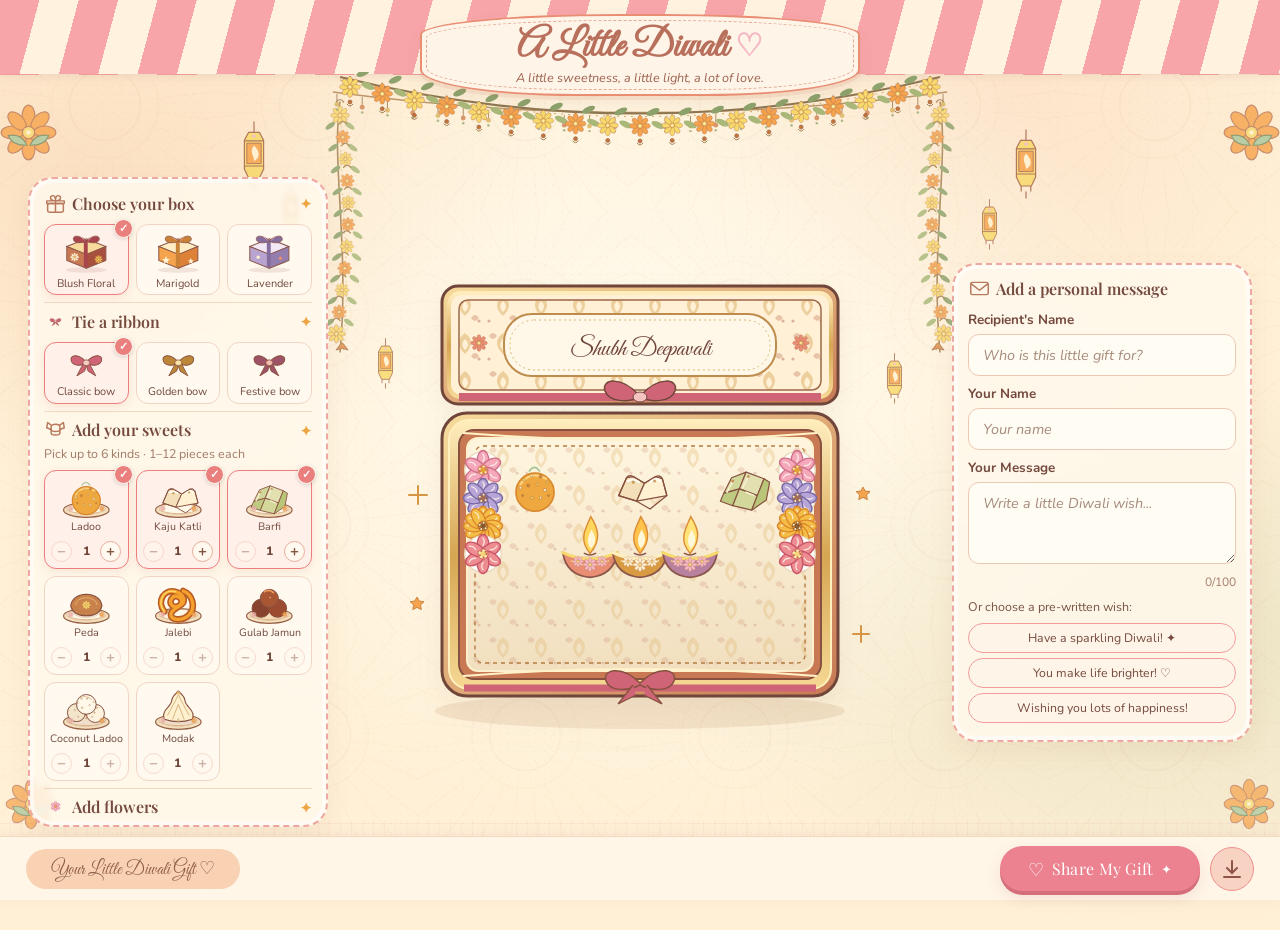
==== commit 8f533758: "minor changes" ====
--- a/index.html
+++ b/index.html
@@ -3,6 +3,7 @@
 <head>
     <meta charset="UTF-8">
     <meta name="viewport" content="width=device-width, initial-scale=1.0">
+    <meta name="color-scheme" content="light">
     <title>A Little Diwali 🪔</title>
     <meta name="description" content="Create a beautiful personalised Diwali gift box and share it with someone special.">
     <link rel="icon" href="data:image/svg+xml,<svg xmlns='http://www.w3.org/2000/svg' viewBox='0 0 100 100'><text y='.9em' font-size='90'>🪔</text></svg>">
@@ -174,19 +175,19 @@
                     <div class="form-group">
                         <label class="form-label" for="recipientName">Recipient's Name</label>
                         <input type="text" class="form-input" id="recipientName"
-                               placeholder="Bestie ♡" maxlength="30">
+                               placeholder="Who is this little gift for?" maxlength="30">
                     </div>
 
                     <div class="form-group">
                         <label class="form-label" for="senderName">Your Name</label>
                         <input type="text" class="form-input" id="senderName"
-                               placeholder="Your name ♡" maxlength="30">
+                               placeholder="Your name" maxlength="30">
                     </div>
 
                     <div class="form-group">
                         <label class="form-label" for="messageText">Your Message</label>
                         <textarea class="form-textarea" id="messageText"
-                                  placeholder="May your Diwali be filled with happiness and light! ✨"
+                                  placeholder="Write a little Diwali wish..."
                                   maxlength="100" rows="3"></textarea>
                         <div class="char-counter">
                             <span id="charCount">0</span>/100
--- a/css/styles.css
+++ b/css/styles.css
@@ -8,6 +8,8 @@
    CSS CUSTOM PROPERTIES
    ─────────────────────────────────────────── */
 :root {
+  color-scheme: light;
+
   /* Primary palette */
   --butter-cream: #FFF1D1;
   --strawberry-pink: #F5B9C5;
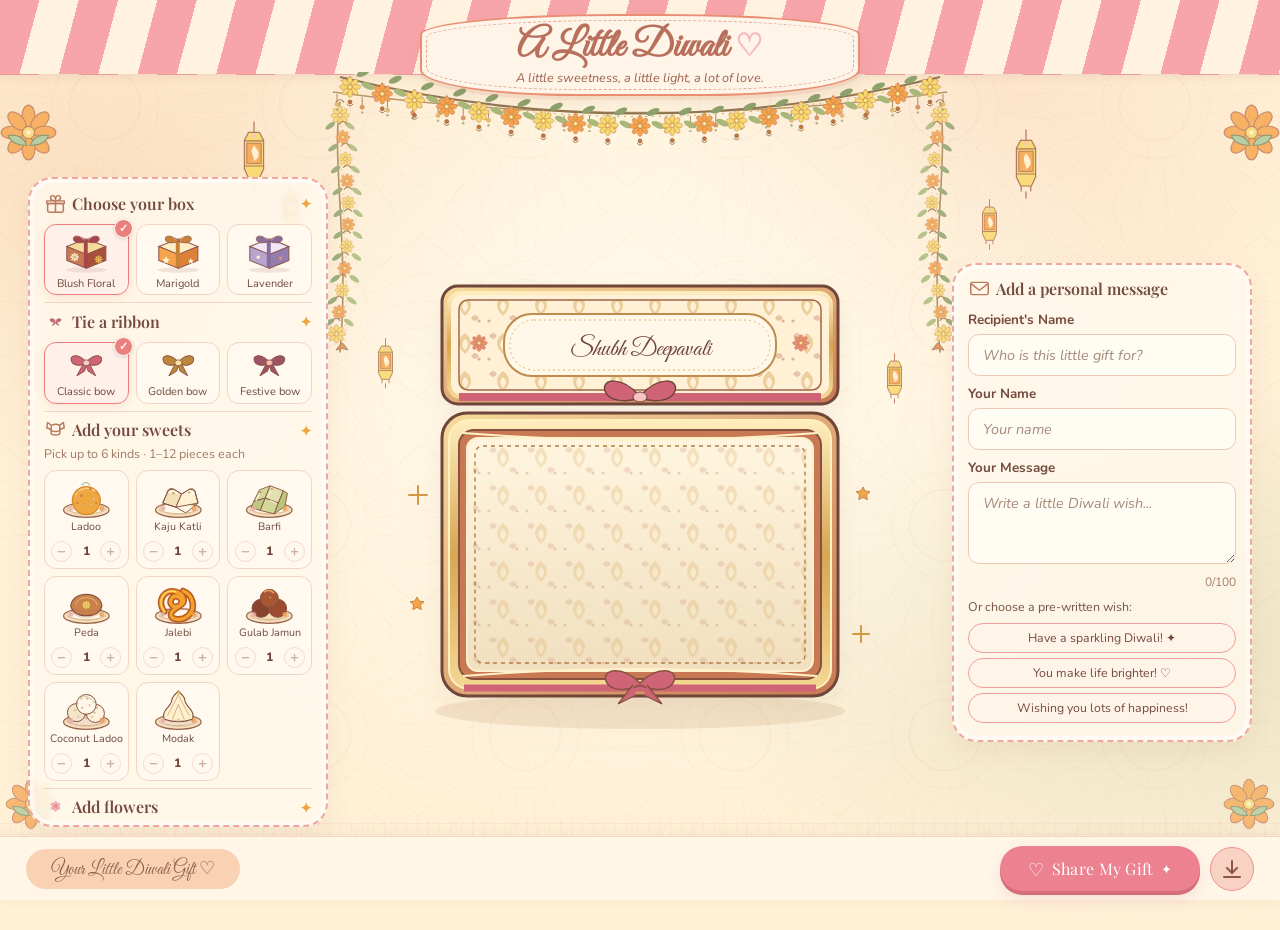
==== commit 31207be3: "final changes" ====
--- a/index.html
+++ b/index.html
@@ -40,7 +40,7 @@
                 <h2 class="intro-heading">A little gift, made with lots of love.</h2>
                 <p class="intro-description">
                     Create a beautiful Diwali gift box, fill it with your favourite sweets, 
-                    light a little diya, write a heartfelt message — and share it with someone special. ✨
+                    light a little diya, write a heartfelt message and share it with someone special. ✨
                 </p>
                 <button class="btn-create" id="btnCreate">
                     <span>Create your gift box ♡</span>
@@ -122,7 +122,7 @@
                         Add your sweets
                         <span class="title-sparkle">✦</span>
                     </h3>
-                    <p class="section-hint">Pick up to 6 kinds · 1–12 pieces each</p>
+                    <p class="section-hint">Pick up to 6 kinds · 1–12 pieces each <span class="mobile-swipe-hint">Swipe to browse →</span></p>
                     <div class="options-grid sweets-grid" id="sweetGrid">
                         <!-- 12 sweet option cards rendered by JS -->
                     </div>
@@ -135,7 +135,7 @@
                         Add flowers
                         <span class="title-sparkle">✦</span>
                     </h3>
-                    <p class="section-hint">Choose up to 6 flower stickers for your gift</p>
+                    <p class="section-hint">Choose up to 6 flower stickers for your gift <span class="mobile-swipe-hint">Swipe to browse →</span></p>
                     <div class="options-grid flower-grid" id="flowerOptions" aria-label="Choose flower stickers">
                         <!-- Flower sticker options rendered by JS -->
                     </div>
@@ -148,7 +148,7 @@
                         Add your diyas
                         <span class="title-sparkle">✦</span>
                     </h3>
-                    <p class="section-hint">Choose up to 4 diya styles</p>
+                    <p class="section-hint">Choose up to 4 diya styles <span class="mobile-swipe-hint">Swipe to browse →</span></p>
                     <div class="options-grid diyas-grid" id="diyaOptions">
                         <!-- 4 diya option cards rendered by JS -->
                     </div>
@@ -247,6 +247,8 @@
                     <input type="text" class="share-link-input" id="shareLinkInput" readonly>
                     <button class="btn-copy" id="copyLinkBtn">Copy ♡</button>
                 </div>
+                <button class="btn-copy btn-shorten-link" id="shortenLinkBtn" type="button">Shorten link ✦</button>
+                <p class="share-link-note">No account or shortening service needed. Your gift stays in the link.</p>
                 <p class="copy-status" id="copyStatus"></p>
             </div>
         </div>
--- a/css/styles.css
+++ b/css/styles.css
@@ -559,6 +559,10 @@
   margin-top: -6px;
 }
 
+.mobile-swipe-hint {
+  display: none;
+}
+
 
 /* ═══════════════════════════════════════════════════════════════
    OPTION GRIDS
@@ -947,6 +951,21 @@
   background: #E8A0B0;
 }
 
+.btn-shorten-link {
+  margin: 2px 0 8px;
+  background: #a77c59;
+}
+
+.btn-shorten-link:hover {
+  background: #8c6448;
+}
+
+.share-link-note {
+  margin: 0 0 8px;
+  color: var(--text-medium);
+  font-size: .76rem;
+}
+
 .copy-status {
   font-size: 0.82rem;
   color: var(--pistachio-green);
@@ -1207,18 +1226,26 @@
 }
 
 .gift-display-content {
-  max-width: 650px;
+  display: flex;
+  flex-direction: column;
+  align-items: center;
+  justify-content: center;
+  max-width: 590px;
+  min-height: 100vh;
   margin: 0 auto;
-  padding: 100px 20px 40px;
+  padding: 158px 20px 28px;
   text-align: center;
 }
 
 /* Main gift card */
 .gift-card {
+  width: 100%;
+  max-width: 540px;
+  margin: 0 auto;
   background: var(--cream-white);
   border: 2px solid var(--gold);
-  border-radius: 20px;
-  padding: 30px 25px;
+  border-radius: 18px;
+  padding: 22px 20px;
   box-shadow: var(--shadow-medium);
   position: relative;
 }
@@ -1239,7 +1266,7 @@
   font-family: 'Great Vibes', cursive;
   font-size: 1.6rem;
   color: var(--text-dark);
-  margin-bottom: 20px;
+  margin-bottom: 12px;
 }
 
 .gift-recipient-name {
@@ -1248,13 +1275,19 @@
 
 .gift-preview-box {
   position: relative;
-  margin: 20px auto;
-  max-width: 400px;
+  margin: 12px auto;
+  max-width: 350px;
+}
+
+.gift-preview-box svg {
+  display: block;
+  width: 100%;
+  height: auto;
 }
 
 .gift-message-card {
-  margin-top: 25px;
-  padding: 20px;
+  margin-top: 16px;
+  padding: 16px;
   background: var(--soft-pink);
   border-radius: 15px;
 }
@@ -1809,6 +1842,10 @@
   cursor: nesw-resize;
 }
 
+.sticker-controls [data-resize-handle] {
+  touch-action: none;
+}
+
 .form-group {
   margin-bottom: 8px;
 }
@@ -2155,6 +2192,41 @@
     width: 41px;
     height: 41px;
   }
+
+  .intro-overlay {
+    align-items: flex-start;
+    padding: 18px 0;
+  }
+
+  .intro-wrapper {
+    width: 100%;
+    padding: 30px 18px;
+  }
+
+  .shop-front {
+    margin-bottom: 20px;
+  }
+
+  .intro-description {
+    font-size: .94rem;
+    margin-bottom: 20px;
+  }
+
+  .btn-create {
+    min-height: 48px;
+    padding: 13px 25px;
+    font-size: 1rem;
+  }
+
+  .wish-btn,
+  .btn-share,
+  .btn-icon,
+  .btn-copy,
+  .btn-open-gift,
+  .btn-create-own {
+    min-height: 44px;
+  }
+
 }
 
 @media (prefers-reduced-motion: reduce) {
@@ -2279,3 +2351,131 @@
 .panel-left {
   max-height: calc(100vh - 250px);
 }
+
+@media (max-width: 680px) {
+  .mobile-swipe-hint {
+    display: inline;
+    color: #b86f5b;
+    font-weight: 800;
+  }
+
+  .panel,
+  .panel-left,
+  .panel-right {
+    max-height: none;
+    overflow: visible;
+  }
+
+  .sweets-grid,
+  .flower-grid,
+  .diyas-grid {
+    grid-auto-flow: column;
+    grid-auto-columns: 90px;
+    grid-template-columns: none;
+    overflow-x: auto;
+    overflow-y: hidden;
+    padding: 8px 8px 10px 2px;
+    margin: -4px -6px 0 -2px;
+    overscroll-behavior-inline: contain;
+    scroll-behavior: smooth;
+    scroll-padding-inline: 8px;
+    scroll-snap-type: x mandatory;
+    -webkit-overflow-scrolling: touch;
+    scrollbar-color: rgba(232, 130, 144, .65) transparent;
+    scrollbar-width: thin;
+  }
+
+  .sweets-grid > *,
+  .flower-grid > *,
+  .diyas-grid > * {
+    min-width: 0;
+    scroll-snap-align: start;
+  }
+
+  .sweets-grid .option-card,
+  .flower-grid .option-card,
+  .diyas-grid .option-card {
+    min-height: 100px;
+  }
+
+  .sweet-quantity {
+    gap: 8px;
+    min-height: 34px;
+  }
+
+  .quantity-button {
+    width: 32px;
+    height: 32px;
+    font-size: 18px;
+  }
+
+  .form-input,
+  .form-textarea {
+    min-height: 46px;
+    font-size: 16px;
+  }
+
+  .form-textarea {
+    min-height: 86px;
+  }
+
+  .wish-btn,
+  .btn-share,
+  .btn-icon,
+  .btn-copy,
+  .btn-open-gift,
+  .btn-create-own {
+    min-height: 44px;
+  }
+
+  .bottom-bar {
+    padding-bottom: calc(8px + env(safe-area-inset-bottom));
+  }
+
+  .builder-main {
+    padding-bottom: calc(88px + env(safe-area-inset-bottom));
+  }
+
+  .gift-display-content {
+    min-height: 100svh;
+    padding: 140px 14px calc(24px + env(safe-area-inset-bottom));
+  }
+
+  .gift-card {
+    padding: 18px 14px;
+  }
+
+  .gift-preview-box {
+    width: 100%;
+    max-width: 350px;
+  }
+
+  .gift-cta {
+    margin-top: 20px;
+  }
+
+  .gift-reveal-screen {
+    overflow-y: auto;
+    align-items: flex-start;
+    padding: 20px 0 calc(20px + env(safe-area-inset-bottom));
+  }
+
+  .reveal-wrapper {
+    width: 100%;
+    padding: 28px 18px;
+    margin: auto;
+  }
+
+  .reveal-box-wrapper {
+    width: min(120px, 32vw);
+    margin-bottom: 18px;
+  }
+
+  .reveal-heading {
+    font-size: clamp(1.7rem, 8vw, 2.2rem);
+  }
+
+  .reveal-subtext {
+    margin-bottom: 18px;
+  }
+}
